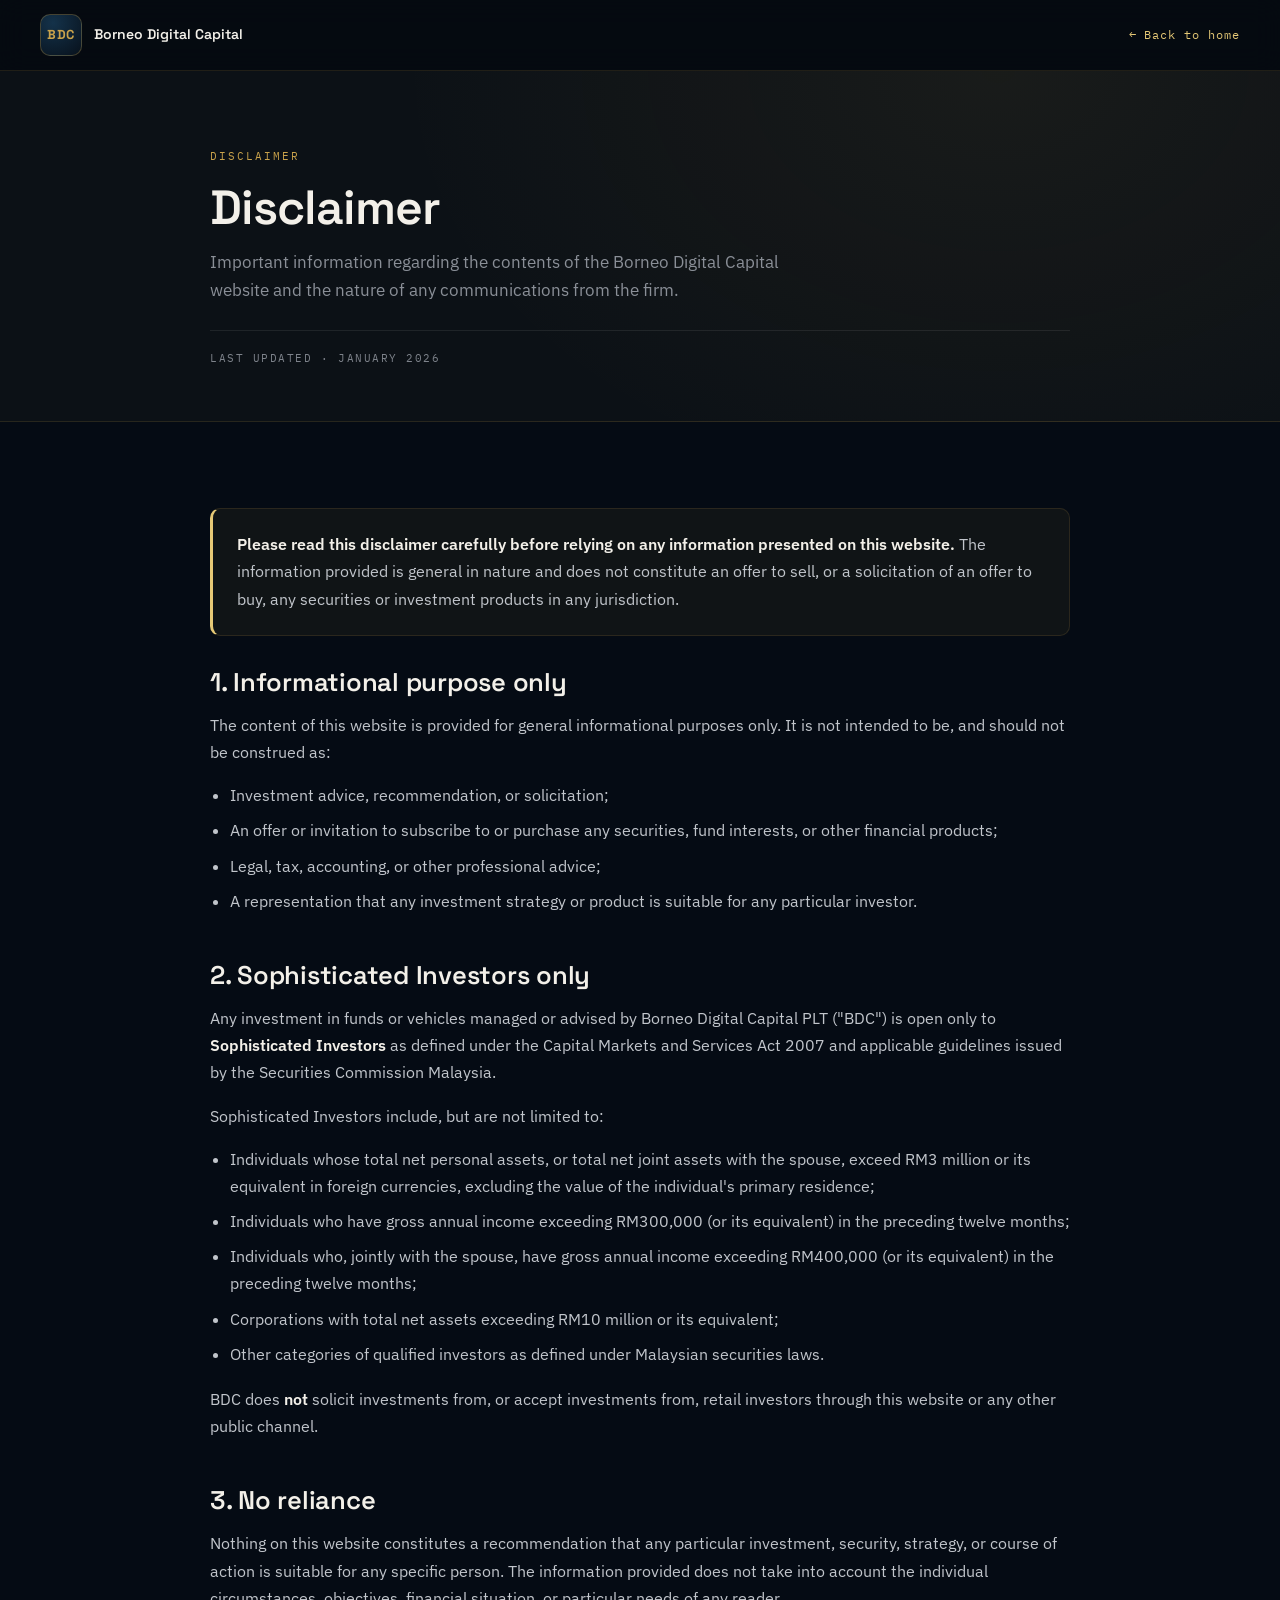
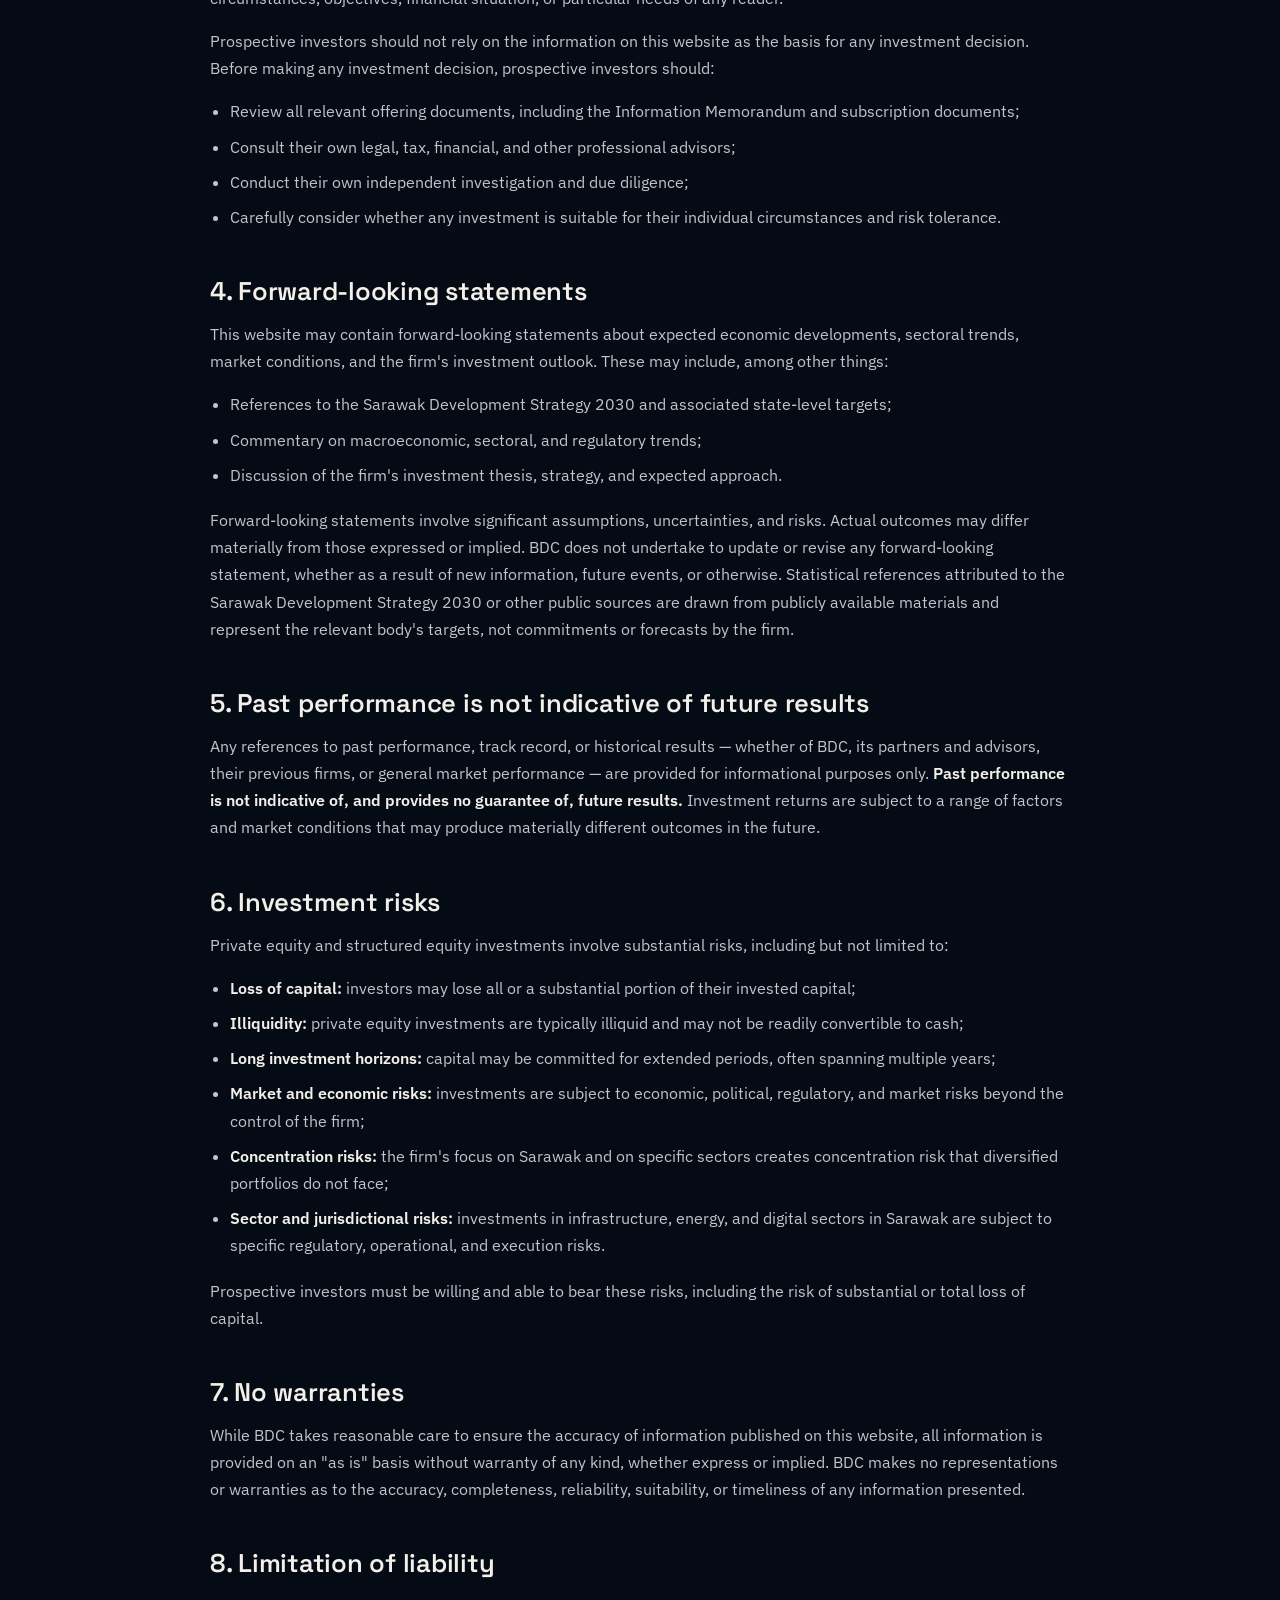
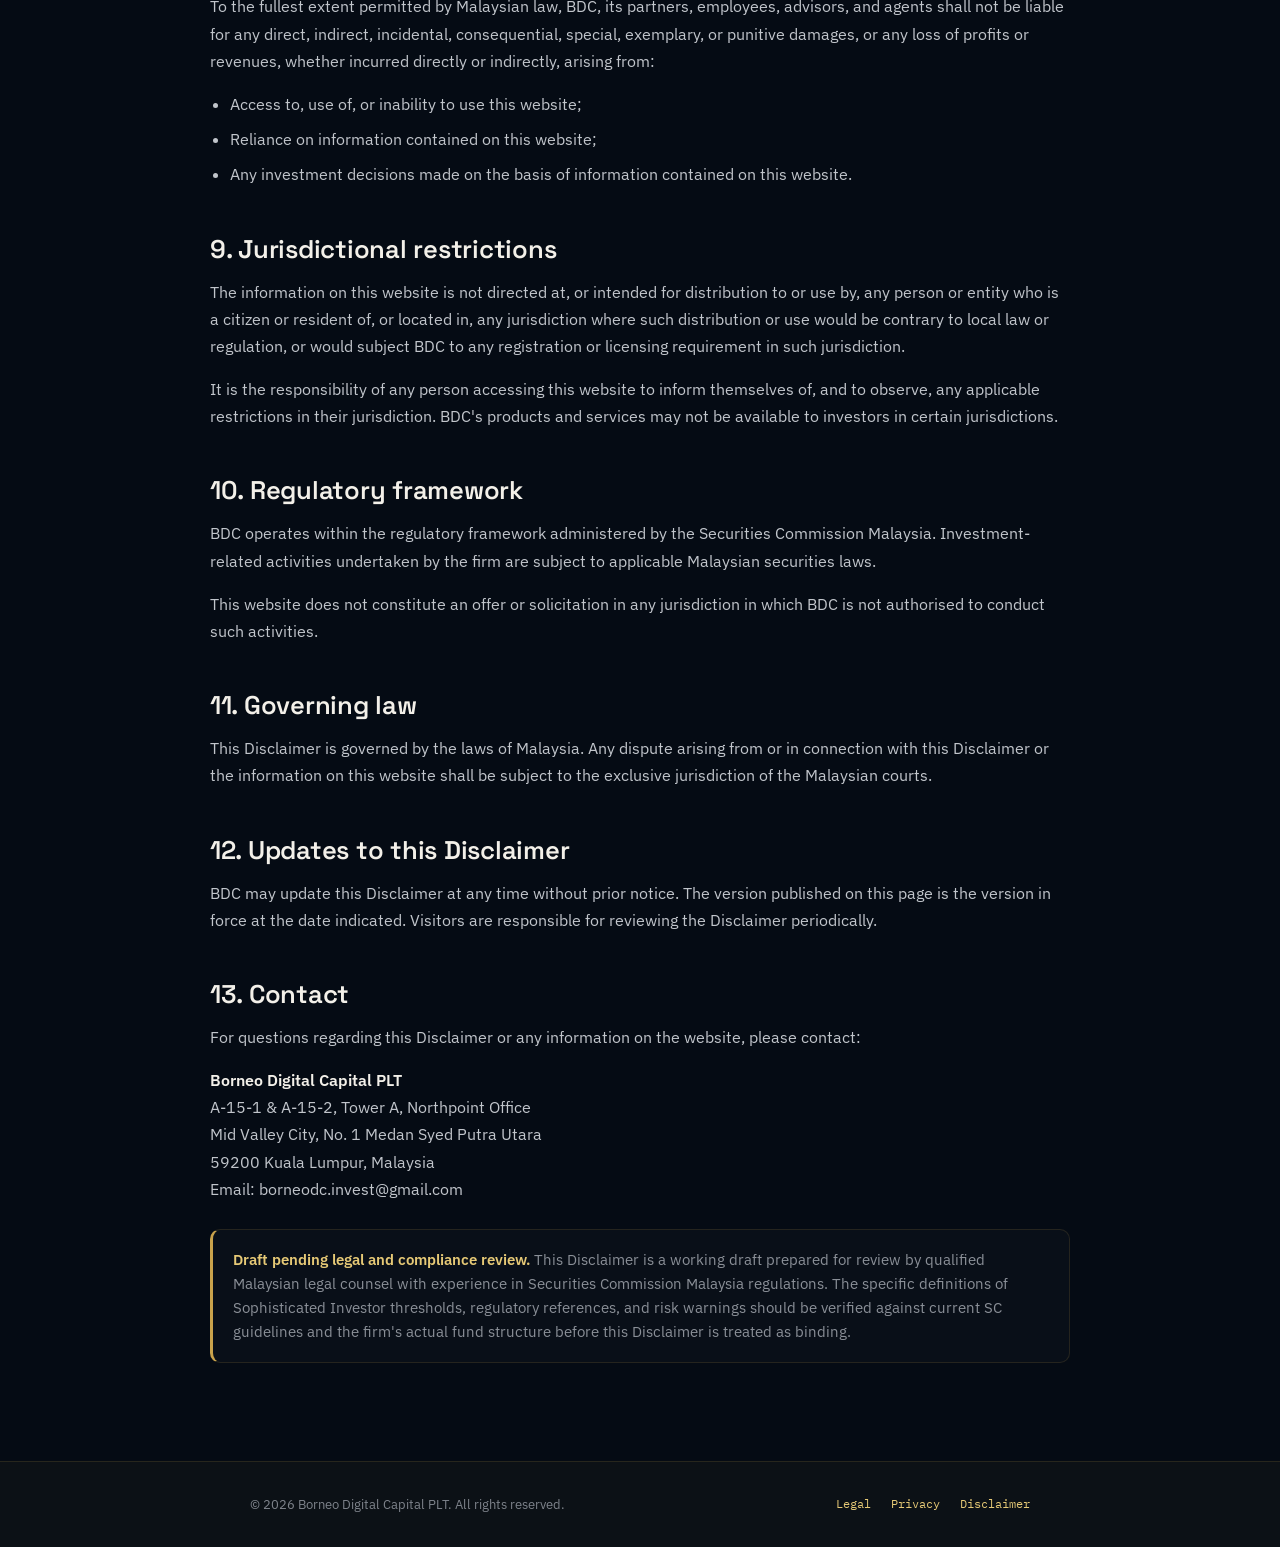
==== disclaimer.html @ 41d455e0 "legal,disclaimer,privacy" ====
<!DOCTYPE html>
<html lang="en">
<head>
<meta charset="UTF-8">
<meta name="viewport" content="width=device-width, initial-scale=1.0">
<title>Disclaimer — Borneo Digital Capital</title>
<meta name="description" content="Important information regarding the contents of the Borneo Digital Capital website and the nature of any communications from the firm.">
<meta name="author" content="Borneo Digital Capital">
<meta name="robots" content="index, follow">
<link rel="canonical" href="https://borneodigitalcapital.com/disclaimer.html">
<meta property="og:type" content="website">
<meta property="og:title" content="Disclaimer — Borneo Digital Capital">
<meta property="og:description" content="Important information regarding the contents of the Borneo Digital Capital website and the nature of any communications from the firm.">
<meta property="og:url" content="https://borneodigitalcapital.com/disclaimer.html">
<meta property="og:image" content="https://borneodigitalcapital.com/images/sector-1.jpg">
<meta name="twitter:card" content="summary_large_image">
<meta name="twitter:title" content="Disclaimer — Borneo Digital Capital">
<meta name="twitter:description" content="Important information regarding the contents of the Borneo Digital Capital website and the nature of any communications from the firm.">
<meta name="twitter:image" content="https://borneodigitalcapital.com/images/sector-1.jpg">
<link rel="preconnect" href="https://fonts.googleapis.com">
<link rel="preconnect" href="https://fonts.gstatic.com" crossorigin>
<link href="https://fonts.googleapis.com/css2?family=Space+Grotesk:wght@400;500;600;700&family=IBM+Plex+Sans:wght@400;500;600&family=IBM+Plex+Mono:wght@400;500&display=swap" rel="stylesheet">
<style>
  :root{
    --bg:#050b14; --panel:#0c1116;
    --gold:#c9a24b; --gold-bright:#e6c976;
    --ink:#f3f0e9; --body:#c1c5cb; --muted:#8a8f97; --faint:#7e838b;
    --line:rgba(201,162,75,.14);
  }
  *{margin:0;padding:0;box-sizing:border-box}
  html{scroll-behavior:smooth}
  body{font-family:'IBM Plex Sans',system-ui,sans-serif;background:var(--bg);
       color:var(--body);font-size:16px;line-height:1.7;-webkit-font-smoothing:antialiased}
  a{color:inherit}
  img{max-width:100%;display:block}

  header{position:sticky;top:0;z-index:50;display:flex;align-items:center;
         justify-content:space-between;gap:24px;padding:14px 40px;
         background:rgba(6,10,16,.72);backdrop-filter:blur(14px);
         border-bottom:1px solid var(--line)}
  .brand{display:flex;align-items:center;gap:12px;text-decoration:none}
  .brand-mark{height:42px;width:42px;border-radius:10px;flex:none;
    border:1px solid rgba(201,162,75,.3);
    background:radial-gradient(120% 120% at 30% 20%,#14324a,#060d16);
    display:flex;align-items:center;justify-content:center;
    font-family:'Space Grotesk',sans-serif;font-weight:700;font-size:13px;
    color:#c9a24b;letter-spacing:.04em}
  .brand-name{font-family:'Space Grotesk',sans-serif;font-weight:600;
              font-size:14px;color:var(--ink)}
  .back{font-family:'IBM Plex Mono',monospace;font-size:12px;
        letter-spacing:.08em;color:var(--gold-bright);text-decoration:none}
  .back:hover{color:var(--ink)}

  .page-header{position:relative;overflow:hidden;padding:76px 40px 54px;
    border-bottom:1px solid var(--line);
    background:radial-gradient(1000px 720px at 78% 0%,rgba(201,162,75,.07),transparent 60%),var(--panel)}
  .wrap{max-width:860px;margin:0 auto}
  .eyebrow{font-family:'IBM Plex Mono',monospace;font-size:11px;letter-spacing:.18em;
           text-transform:uppercase;color:var(--gold);margin-bottom:16px}
  .page-header h1{font-family:'Space Grotesk',sans-serif;font-weight:600;
    font-size:clamp(2rem,4vw,3rem);line-height:1.08;letter-spacing:-.02em;
    color:var(--ink);margin-bottom:14px}
  .deck{font-size:16.5px;color:var(--muted);max-width:58ch}
  .updated{margin-top:26px;padding-top:18px;border-top:1px solid rgba(255,255,255,.08);
    font-family:'IBM Plex Mono',monospace;font-size:11px;letter-spacing:.14em;
    text-transform:uppercase;color:var(--faint)}

  main{padding:56px 40px 72px}
  main h2{font-family:'Space Grotesk',sans-serif;font-weight:600;
    font-size:clamp(1.3rem,2.2vw,1.6rem);line-height:1.25;letter-spacing:-.01em;
    color:var(--ink);margin:44px 0 14px}
  main h2:first-of-type{margin-top:0}
  main h3{font-family:'Space Grotesk',sans-serif;font-weight:600;font-size:1.05rem;
    color:var(--ink);margin:28px 0 10px}
  main p{margin-bottom:16px;color:var(--body)}
  main strong{color:var(--ink);font-weight:600}
  main ul,main ol{margin:0 0 18px 20px}
  main li{margin-bottom:8px;color:var(--body)}
  main a{color:var(--gold-bright);text-decoration:none;
         border-bottom:1px solid rgba(230,201,118,.3)}
  main a:hover{color:var(--ink)}
  main table{width:100%;border-collapse:collapse;margin:0 0 20px;font-size:14.5px}
  main th,main td{text-align:left;padding:10px 12px;
    border-bottom:1px solid rgba(255,255,255,.07);vertical-align:top}
  main th{font-family:'IBM Plex Mono',monospace;font-size:11px;letter-spacing:.1em;
    text-transform:uppercase;color:var(--gold)}

  .reviewbox{background:rgba(255,255,255,.02);border:1px solid var(--line);
    border-left:3px solid var(--gold);border-radius:10px;padding:18px 20px;
    margin:26px 0;font-size:14.5px;line-height:1.65;color:var(--muted)}
  .reviewbox strong{color:var(--gold-bright)}
  .keystatement{background:rgba(201,162,75,.06);border:1px solid var(--line);
    border-left:3px solid var(--gold-bright);border-radius:10px;
    padding:22px 24px;margin:30px 0;color:var(--body)}
  .keystatement p:last-child{margin-bottom:0}
  .keystatement strong{color:var(--ink)}

  footer{border-top:1px solid var(--line);background:var(--panel)}
  .footer-inner{max-width:860px;margin:0 auto;padding:32px 40px;display:flex;
    flex-wrap:wrap;justify-content:space-between;gap:16px;align-items:center}
  .copyright{font-size:12.5px;color:var(--faint)}
  .footer-links{display:flex;gap:20px}
  .footer-links a{font-family:'IBM Plex Mono',monospace;font-size:12px;
    color:var(--gold-bright);text-decoration:none}
  .footer-links a:hover{color:var(--ink)}

  @media(max-width:640px){
    header{padding:12px 20px}
    .page-header{padding:52px 20px 40px}
    main{padding:40px 20px 56px}
    .footer-inner{padding:26px 20px}
  }
</style>
</head>
<body>

<header>
  <a class="brand" href="index.html">
    <span class="brand-mark">BDC</span>
    <span class="brand-name">Borneo Digital Capital</span>
  </a>
  <a class="back" href="index.html">&larr; Back to home</a>
</header>

<div class="page-header">
  <div class="wrap">
    <div class="eyebrow">Disclaimer</div>
    <h1>Disclaimer</h1>
    <p class="deck">Important information regarding the contents of the Borneo Digital Capital website and the nature of any communications from the firm.</p>
    <div class="updated">Last updated &middot; January 2026</div>
  </div>
</div>

<main>
  <div class="wrap">
    <div class="keystatement">
          <p><strong>Please read this disclaimer carefully before relying on any information presented on this website.</strong> The information provided is general in nature and does not constitute an offer to sell, or a solicitation of an offer to buy, any securities or investment products in any jurisdiction.</p>
        </div>
        <h2>1. Informational purpose only</h2>
        <p>The content of this website is provided for general informational purposes only. It is not intended to be, and should not be construed as:</p>
        <ul>
          <li>Investment advice, recommendation, or solicitation;</li>
          <li>An offer or invitation to subscribe to or purchase any securities, fund interests, or other financial products;</li>
          <li>Legal, tax, accounting, or other professional advice;</li>
          <li>A representation that any investment strategy or product is suitable for any particular investor.</li>
        </ul>
        <h2>2. Sophisticated Investors only</h2>
        <p>Any investment in funds or vehicles managed or advised by Borneo Digital Capital PLT ("BDC") is open only to <strong>Sophisticated Investors</strong> as defined under the Capital Markets and Services Act 2007 and applicable guidelines issued by the Securities Commission Malaysia.</p>
        <p>Sophisticated Investors include, but are not limited to:</p>
        <ul>
          <li>Individuals whose total net personal assets, or total net joint assets with the spouse, exceed RM3 million or its equivalent in foreign currencies, excluding the value of the individual's primary residence;</li>
          <li>Individuals who have gross annual income exceeding RM300,000 (or its equivalent) in the preceding twelve months;</li>
          <li>Individuals who, jointly with the spouse, have gross annual income exceeding RM400,000 (or its equivalent) in the preceding twelve months;</li>
          <li>Corporations with total net assets exceeding RM10 million or its equivalent;</li>
          <li>Other categories of qualified investors as defined under Malaysian securities laws.</li>
        </ul>
        <p>BDC does <strong>not</strong> solicit investments from, or accept investments from, retail investors through this website or any other public channel.</p>
        <h2>3. No reliance</h2>
        <p>Nothing on this website constitutes a recommendation that any particular investment, security, strategy, or course of action is suitable for any specific person. The information provided does not take into account the individual circumstances, objectives, financial situation, or particular needs of any reader.</p>
        <p>Prospective investors should not rely on the information on this website as the basis for any investment decision. Before making any investment decision, prospective investors should:</p>
        <ul>
          <li>Review all relevant offering documents, including the Information Memorandum and subscription documents;</li>
          <li>Consult their own legal, tax, financial, and other professional advisors;</li>
          <li>Conduct their own independent investigation and due diligence;</li>
          <li>Carefully consider whether any investment is suitable for their individual circumstances and risk tolerance.</li>
        </ul>
        <h2>4. Forward-looking statements</h2>
        <p>This website may contain forward-looking statements about expected economic developments, sectoral trends, market conditions, and the firm's investment outlook. These may include, among other things:</p>
        <ul>
          <li>References to the Sarawak Development Strategy 2030 and associated state-level targets;</li>
          <li>Commentary on macroeconomic, sectoral, and regulatory trends;</li>
          <li>Discussion of the firm's investment thesis, strategy, and expected approach.</li>
        </ul>
        <p>Forward-looking statements involve significant assumptions, uncertainties, and risks. Actual outcomes may differ materially from those expressed or implied. BDC does not undertake to update or revise any forward-looking statement, whether as a result of new information, future events, or otherwise. Statistical references attributed to the Sarawak Development Strategy 2030 or other public sources are drawn from publicly available materials and represent the relevant body's targets, not commitments or forecasts by the firm.</p>
        <h2>5. Past performance is not indicative of future results</h2>
        <p>Any references to past performance, track record, or historical results &mdash; whether of BDC, its partners and advisors, their previous firms, or general market performance &mdash; are provided for informational purposes only. <strong>Past performance is not indicative of, and provides no guarantee of, future results.</strong> Investment returns are subject to a range of factors and market conditions that may produce materially different outcomes in the future.</p>
        <h2>6. Investment risks</h2>
        <p>Private equity and structured equity investments involve substantial risks, including but not limited to:</p>
        <ul>
          <li><strong>Loss of capital:</strong> investors may lose all or a substantial portion of their invested capital;</li>
          <li><strong>Illiquidity:</strong> private equity investments are typically illiquid and may not be readily convertible to cash;</li>
          <li><strong>Long investment horizons:</strong> capital may be committed for extended periods, often spanning multiple years;</li>
          <li><strong>Market and economic risks:</strong> investments are subject to economic, political, regulatory, and market risks beyond the control of the firm;</li>
          <li><strong>Concentration risks:</strong> the firm's focus on Sarawak and on specific sectors creates concentration risk that diversified portfolios do not face;</li>
          <li><strong>Sector and jurisdictional risks:</strong> investments in infrastructure, energy, and digital sectors in Sarawak are subject to specific regulatory, operational, and execution risks.</li>
        </ul>
        <p>Prospective investors must be willing and able to bear these risks, including the risk of substantial or total loss of capital.</p>
        <h2>7. No warranties</h2>
        <p>While BDC takes reasonable care to ensure the accuracy of information published on this website, all information is provided on an "as is" basis without warranty of any kind, whether express or implied. BDC makes no representations or warranties as to the accuracy, completeness, reliability, suitability, or timeliness of any information presented.</p>
        <h2>8. Limitation of liability</h2>
        <p>To the fullest extent permitted by Malaysian law, BDC, its partners, employees, advisors, and agents shall not be liable for any direct, indirect, incidental, consequential, special, exemplary, or punitive damages, or any loss of profits or revenues, whether incurred directly or indirectly, arising from:</p>
        <ul>
          <li>Access to, use of, or inability to use this website;</li>
          <li>Reliance on information contained on this website;</li>
          <li>Any investment decisions made on the basis of information contained on this website.</li>
        </ul>
        <h2>9. Jurisdictional restrictions</h2>
        <p>The information on this website is not directed at, or intended for distribution to or use by, any person or entity who is a citizen or resident of, or located in, any jurisdiction where such distribution or use would be contrary to local law or regulation, or would subject BDC to any registration or licensing requirement in such jurisdiction.</p>
        <p>It is the responsibility of any person accessing this website to inform themselves of, and to observe, any applicable restrictions in their jurisdiction. BDC's products and services may not be available to investors in certain jurisdictions.</p>
        <h2>10. Regulatory framework</h2>
        <p>BDC operates within the regulatory framework administered by the Securities Commission Malaysia. Investment-related activities undertaken by the firm are subject to applicable Malaysian securities laws.</p>
        <p>This website does not constitute an offer or solicitation in any jurisdiction in which BDC is not authorised to conduct such activities.</p>
        <h2>11. Governing law</h2>
        <p>This Disclaimer is governed by the laws of Malaysia. Any dispute arising from or in connection with this Disclaimer or the information on this website shall be subject to the exclusive jurisdiction of the Malaysian courts.</p>
        <h2>12. Updates to this Disclaimer</h2>
        <p>BDC may update this Disclaimer at any time without prior notice. The version published on this page is the version in force at the date indicated. Visitors are responsible for reviewing the Disclaimer periodically.</p>
        <h2>13. Contact</h2>
        <p>For questions regarding this Disclaimer or any information on the website, please contact:</p>
        <p><strong>Borneo Digital Capital PLT</strong><br>
        A-15-1 &amp; A-15-2, Tower A, Northpoint Office<br>
        Mid Valley City, No. 1 Medan Syed Putra Utara<br>
        59200 Kuala Lumpur, Malaysia<br>
        Email: <a href="mailto:borneodc.invest@gmail.com" style="color: var(--green); border-bottom: 1px solid var(--gray-300);">borneodc.invest@gmail.com</a></p>
        <div class="reviewbox">
          <strong>Draft pending legal and compliance review.</strong> This Disclaimer is a working draft prepared for review by qualified Malaysian legal counsel with experience in Securities Commission Malaysia regulations. The specific definitions of Sophisticated Investor thresholds, regulatory references, and risk warnings should be verified against current SC guidelines and the firm's actual fund structure before this Disclaimer is treated as binding.
        </div>
  </div>
</main>

<footer>
  <div class="footer-inner">
    <div class="copyright">&copy; 2026 Borneo Digital Capital PLT. All rights reserved.</div>
    <div class="footer-links">
      <a href="legal.html">Legal</a>
      <a href="privacy.html">Privacy</a>
      <a href="disclaimer.html">Disclaimer</a>
    </div>
  </div>
</footer>

</body>
</html>
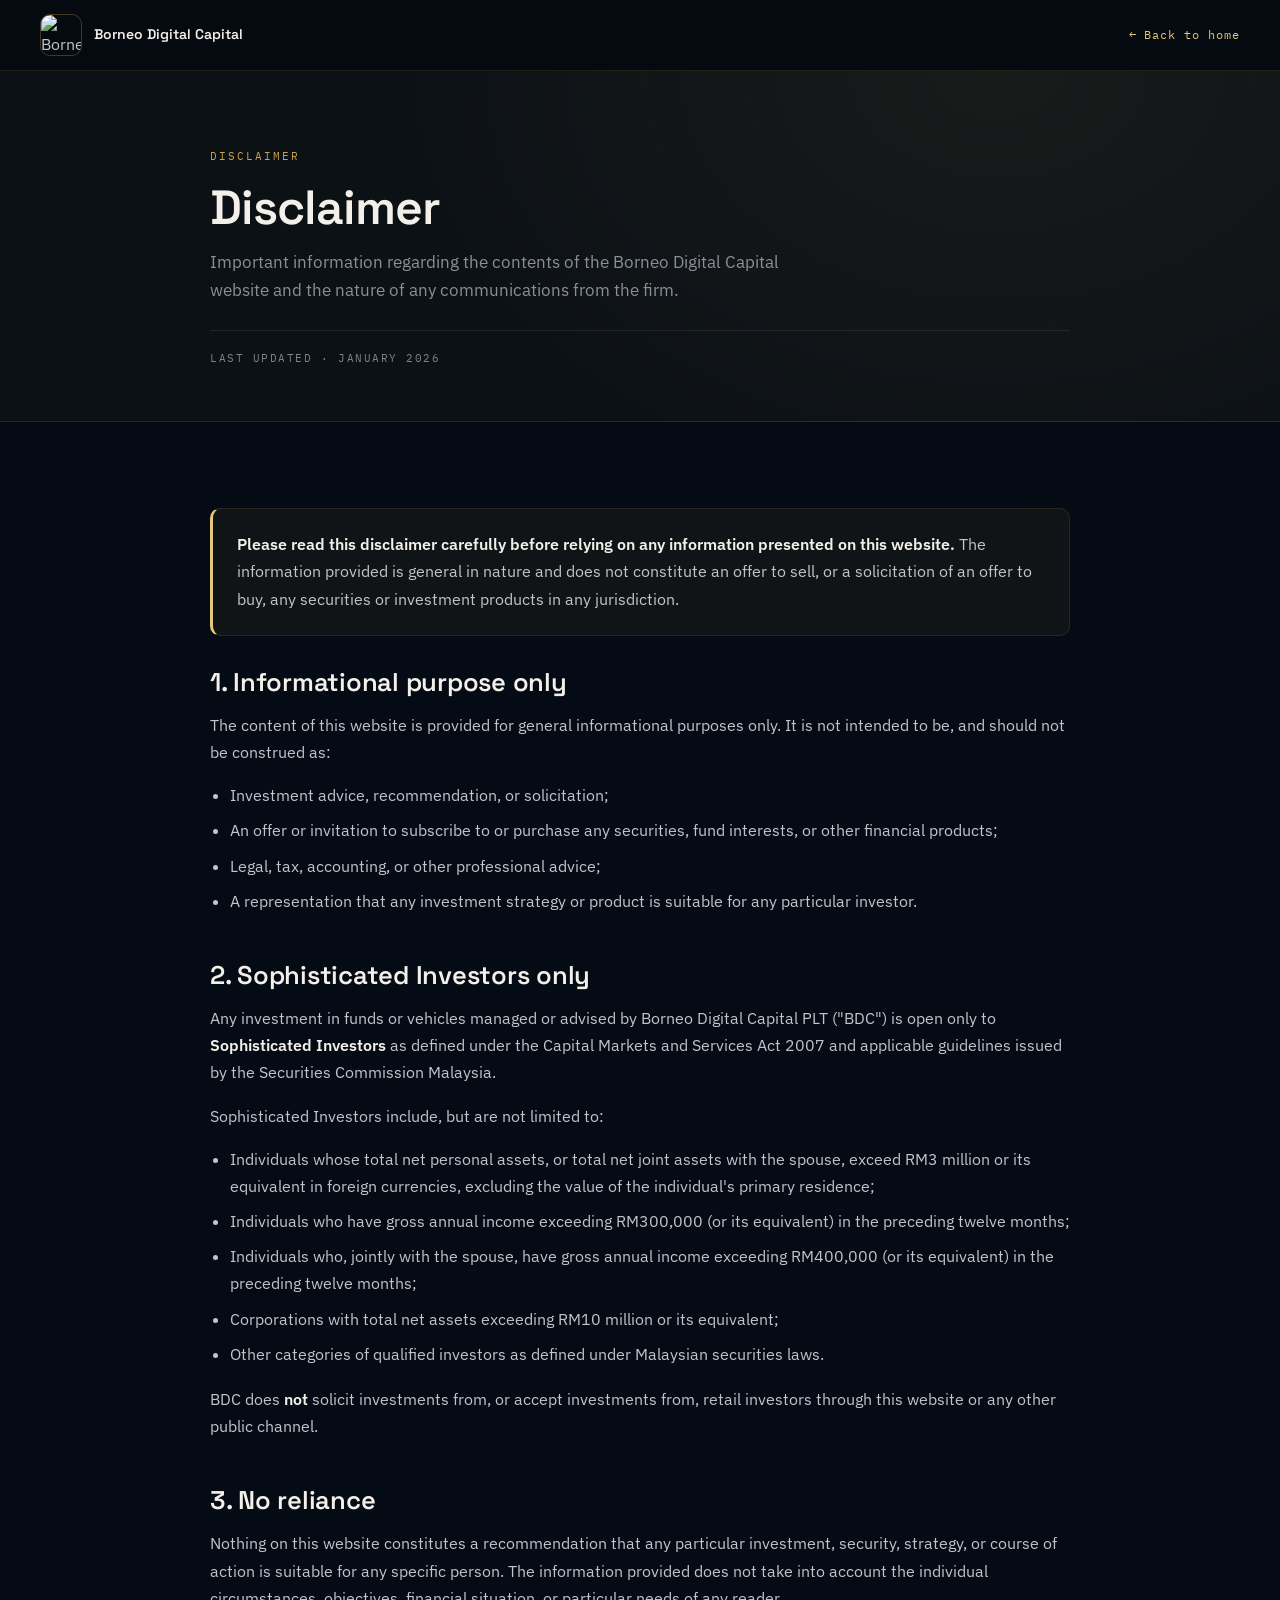
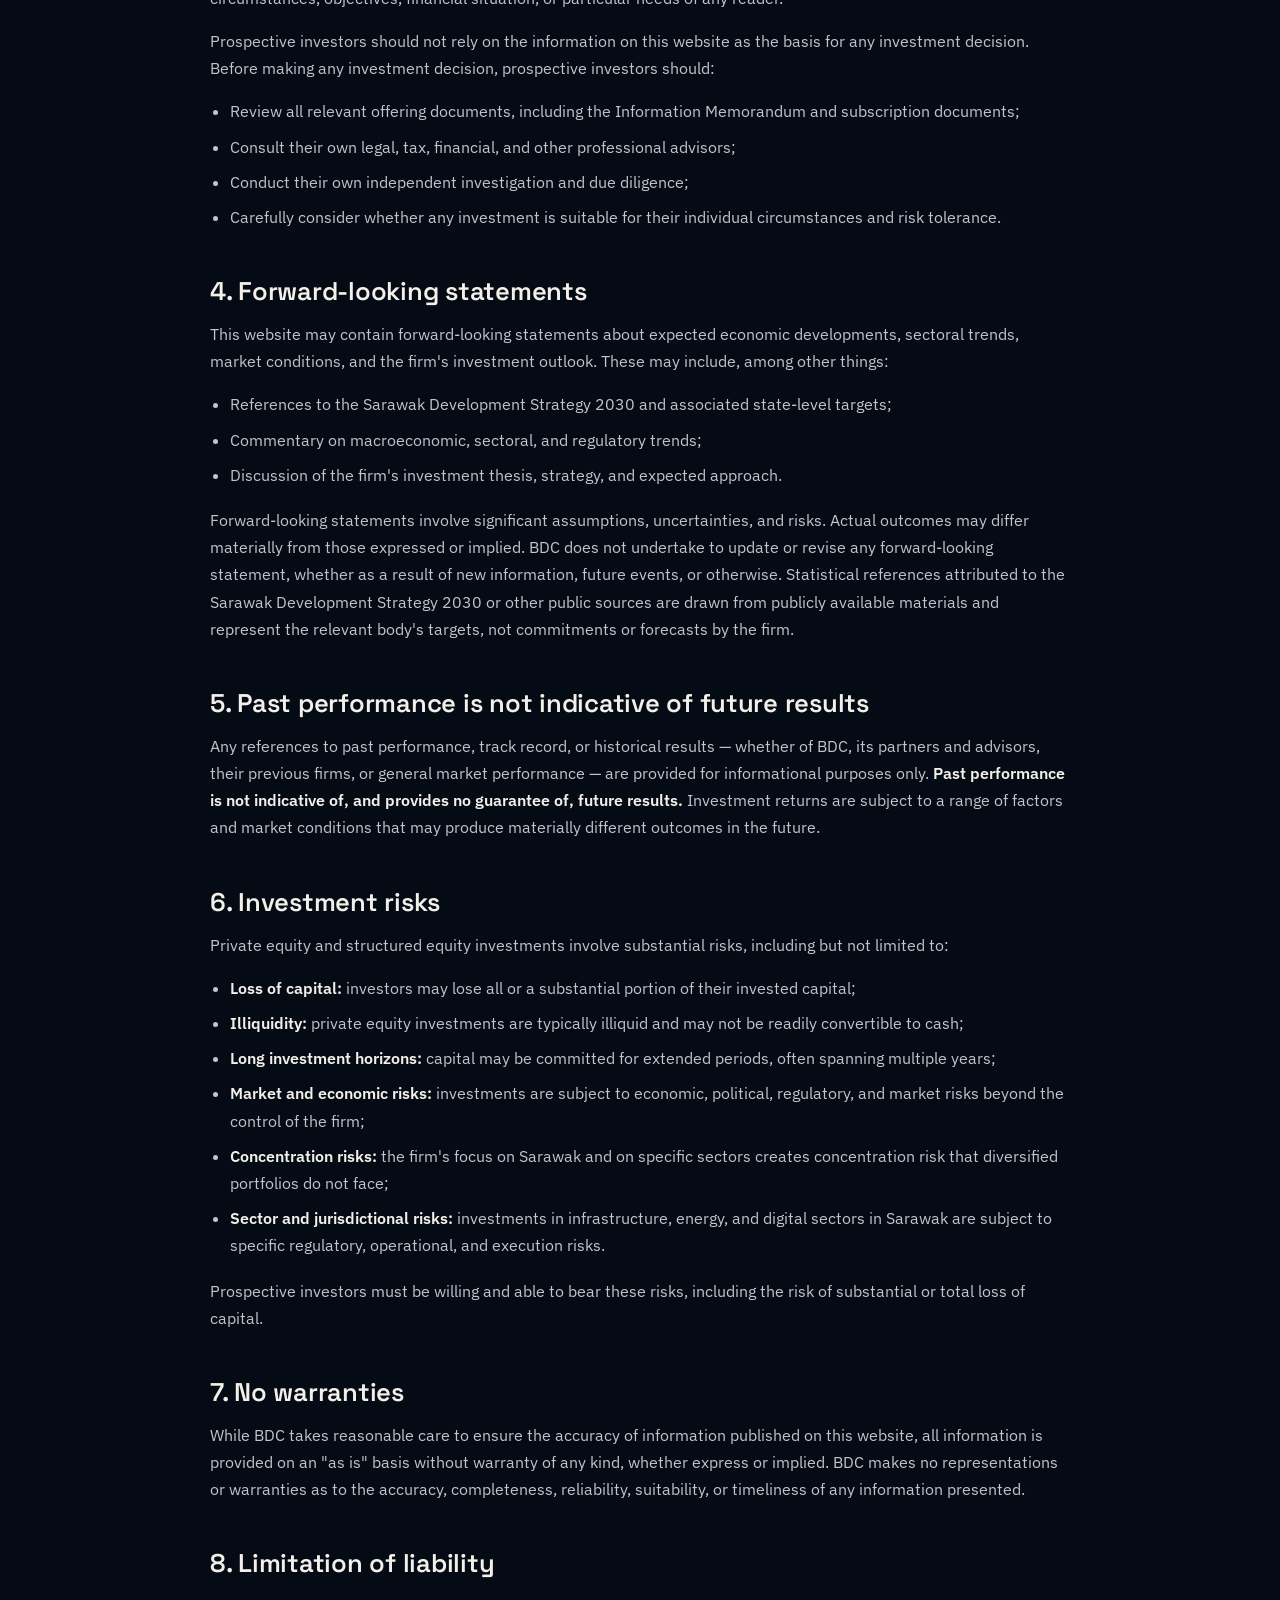
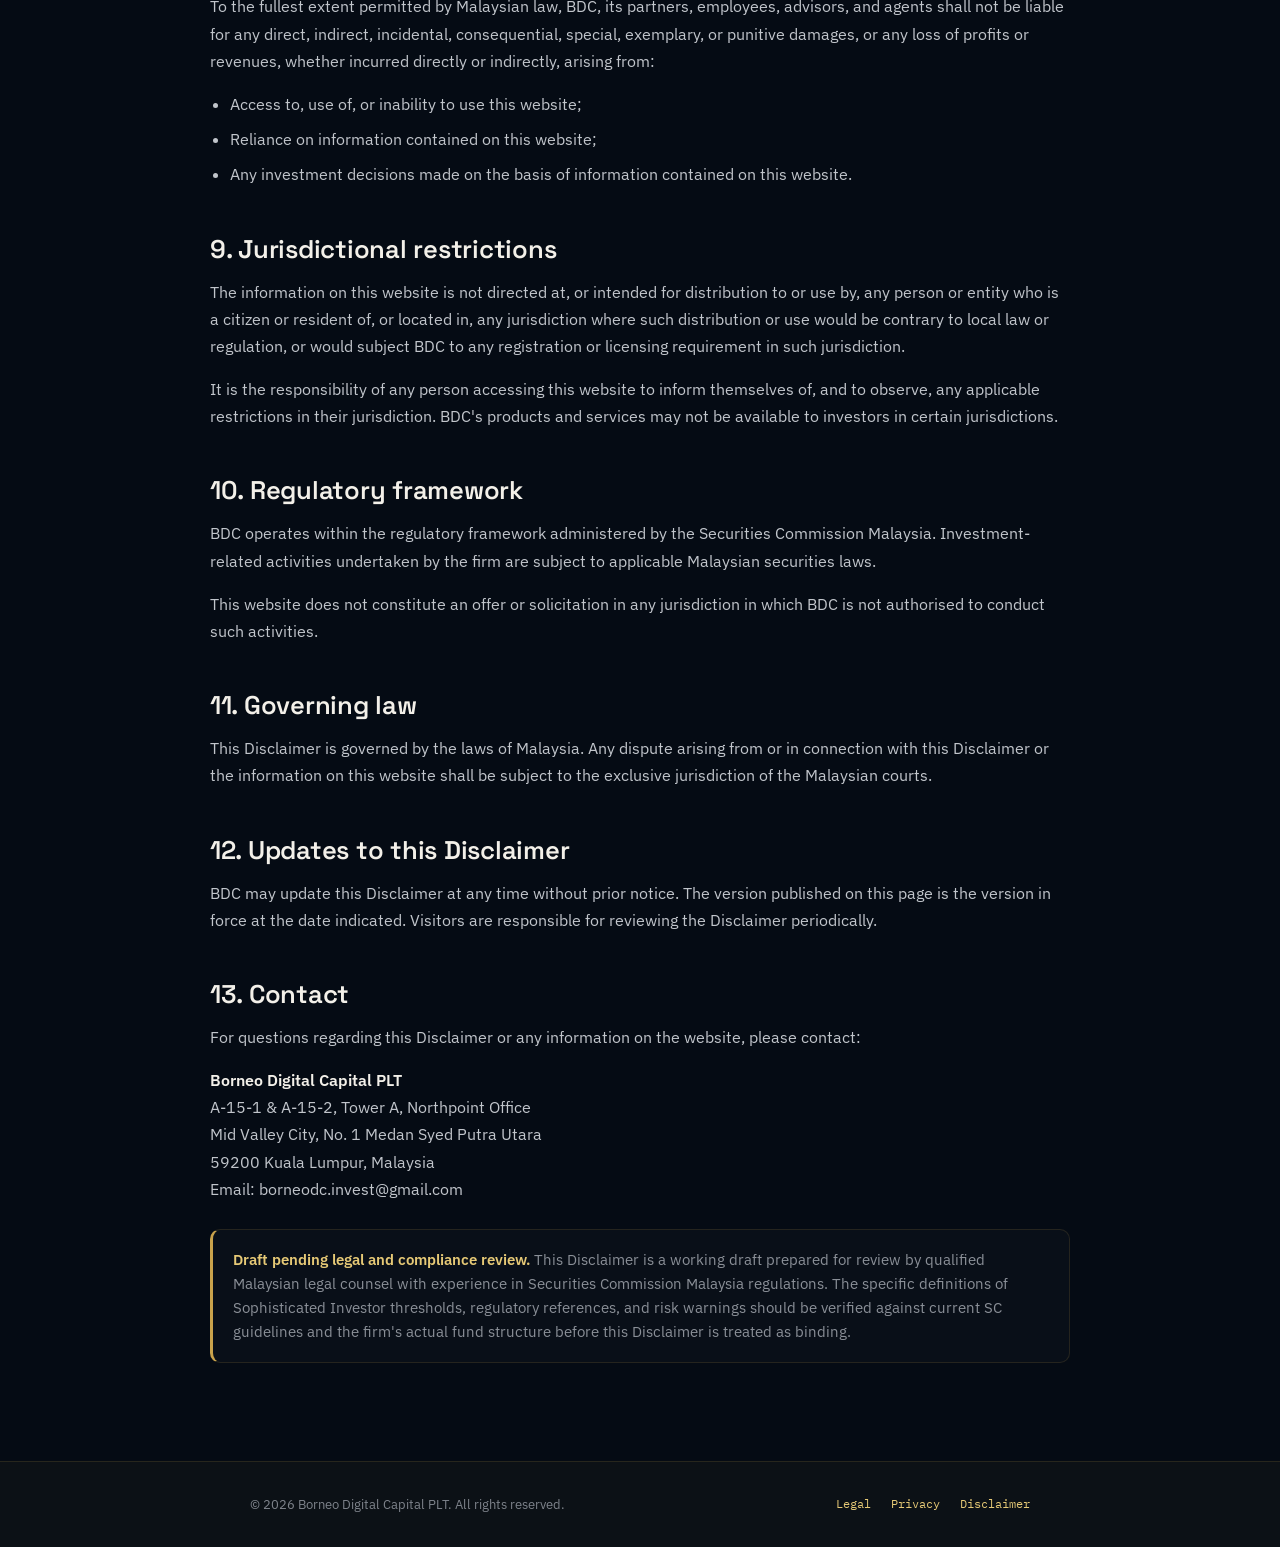
==== commit 1b19e582: "logo update" ====
--- a/disclaimer.html
+++ b/disclaimer.html
@@ -39,12 +39,8 @@
          background:rgba(6,10,16,.72);backdrop-filter:blur(14px);
          border-bottom:1px solid var(--line)}
   .brand{display:flex;align-items:center;gap:12px;text-decoration:none}
-  .brand-mark{height:42px;width:42px;border-radius:10px;flex:none;
-    border:1px solid rgba(201,162,75,.3);
-    background:radial-gradient(120% 120% at 30% 20%,#14324a,#060d16);
-    display:flex;align-items:center;justify-content:center;
-    font-family:'Space Grotesk',sans-serif;font-weight:700;font-size:13px;
-    color:#c9a24b;letter-spacing:.04em}
+  .brand-logo{height:42px;width:42px;flex:none;object-fit:cover;
+    border-radius:10px;border:1px solid rgba(201,162,75,.3)}
   .brand-name{font-family:'Space Grotesk',sans-serif;font-weight:600;
               font-size:14px;color:var(--ink)}
   .back{font-family:'IBM Plex Mono',monospace;font-size:12px;
@@ -116,7 +112,7 @@
 
 <header>
   <a class="brand" href="index.html">
-    <span class="brand-mark">BDC</span>
+    <img class="brand-logo" src="images/BDC-logo.png" alt="Borneo Digital Capital">
     <span class="brand-name">Borneo Digital Capital</span>
   </a>
   <a class="back" href="index.html">&larr; Back to home</a>
